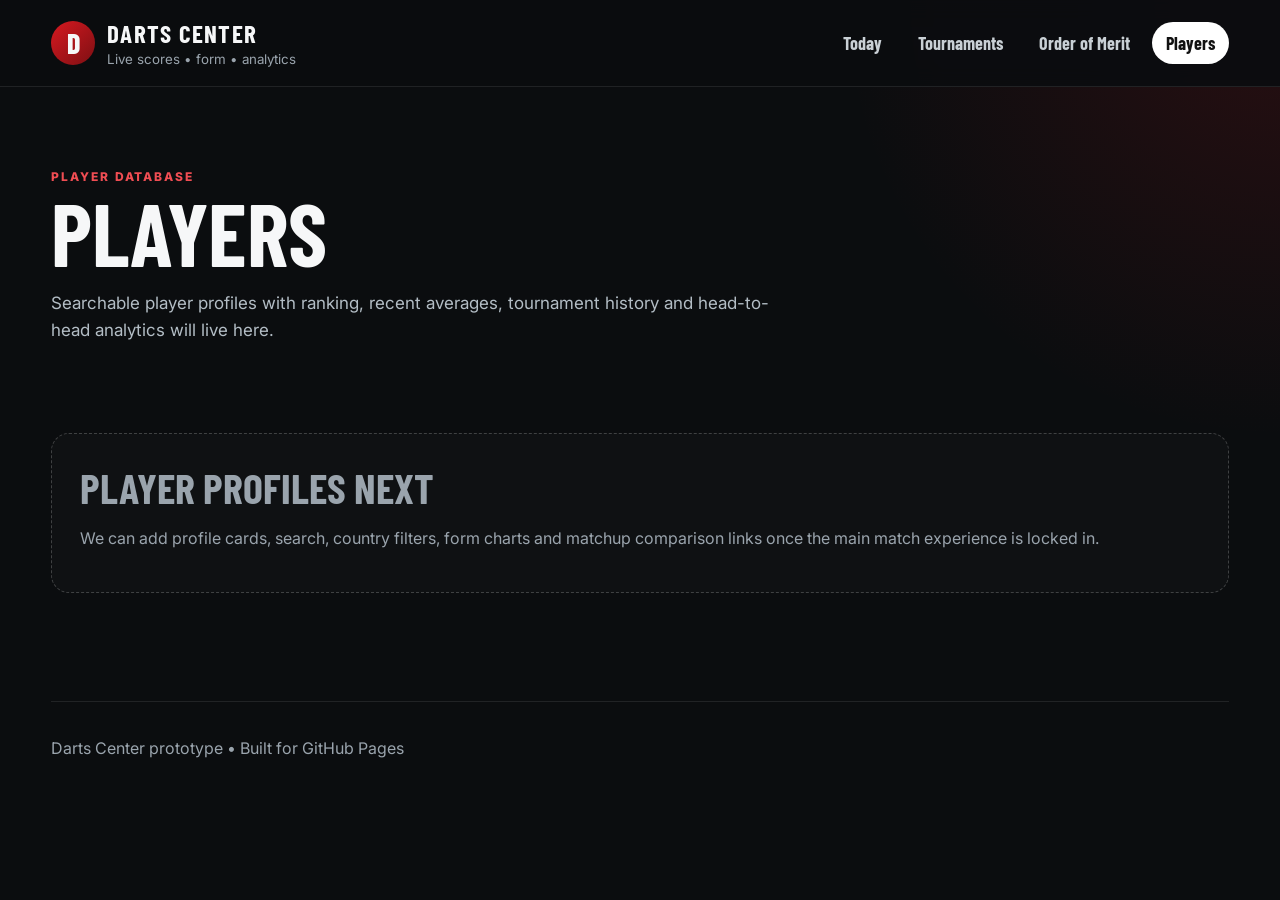
==== players.html @ 86ba210f "Add players page shell" ====
<!DOCTYPE html><html lang="en"><head><meta charset="UTF-8"><meta name="viewport" content="width=device-width,initial-scale=1"><title>Players • Darts Center</title><link rel="preconnect" href="https://fonts.googleapis.com"><link rel="preconnect" href="https://fonts.gstatic.com" crossorigin><link href="https://fonts.googleapis.com/css2?family=Barlow+Condensed:wght@500;600;700;800&family=Inter:wght@400;500;600;700&display=swap" rel="stylesheet"><link rel="stylesheet" href="css/style.css"></head><body><div class="site-shell"><header class="topbar"><a class="brand" href="index.html"><span class="brand-mark">D</span><span><strong>DARTS CENTER</strong><small>Live scores • form • analytics</small></span></a><nav class="main-nav"><a href="index.html">Today</a><a href="tournaments.html">Tournaments</a><a href="rankings.html">Order of Merit</a><a class="active" href="players.html">Players</a></nav></header><main><section class="hero"><div><p class="eyebrow">Player database</p><h1>Players</h1><p class="hero-copy">Searchable player profiles with ranking, recent averages, tournament history and head-to-head analytics will live here.</p></div></section><section class="placeholder"><div class="placeholder-card"><h2>Player profiles next</h2><p>We can add profile cards, search, country filters, form charts and matchup comparison links once the main match experience is locked in.</p></div></section></main><footer class="footer"><p>Darts Center prototype • Built for GitHub Pages</p></footer></div></body></html>
---- css/style.css ----
:root {
  --bg: #0b0d0f;
  --panel: #14181c;
  --panel-2: #1a2025;
  --text: #f6f7f8;
  --muted: #9aa4ad;
  --red: #d71920;
  --green: #34c759;
  --amber: #f5a623;
  --line: rgba(255,255,255,0.09);
}
* { box-sizing: border-box; }
body { margin:0; background: radial-gradient(circle at top right, rgba(215,25,32,.14), transparent 28%), var(--bg); color:var(--text); font-family:Inter, sans-serif; }
a { color:inherit; text-decoration:none; }
.site-shell { min-height:100vh; }
.topbar { position:sticky; top:0; z-index:10; display:flex; justify-content:space-between; gap:28px; align-items:center; padding:18px 4vw; background:rgba(11,13,15,.94); backdrop-filter:blur(10px); border-bottom:1px solid var(--line); }
.brand { display:flex; align-items:center; gap:12px; }
.brand-mark { display:grid; place-items:center; width:44px; height:44px; border-radius:50%; background:linear-gradient(135deg,var(--red),#7d0f13); font-family:'Barlow Condensed'; font-size:28px; font-weight:800; }
.brand strong { display:block; font-family:'Barlow Condensed'; font-size:25px; letter-spacing:.05em; }
.brand small { color:var(--muted); }
.main-nav { display:flex; gap:8px; flex-wrap:wrap; }
.main-nav a { padding:10px 14px; border-radius:999px; color:#c9d0d5; font-family:'Barlow Condensed'; font-weight:700; font-size:18px; }
.main-nav a:hover, .main-nav a.active { background:#fff; color:#111; }
main { width:min(1180px,92vw); margin:0 auto; padding:48px 0 64px; }
.hero { display:grid; grid-template-columns:1fr auto; gap:28px; align-items:end; padding:34px 0 28px; }
.eyebrow { margin:0 0 8px; color:#f04d53; text-transform:uppercase; letter-spacing:.16em; font-size:12px; font-weight:800; }
h1,h2,h3 { font-family:'Barlow Condensed'; margin:0; }
h1 { font-size:clamp(48px,8vw,88px); line-height:.92; text-transform:uppercase; }
h2 { font-size:42px; text-transform:uppercase; }
.hero-copy { max-width:720px; color:#b3bdc5; font-size:17px; line-height:1.6; }
.hero-panel { min-width:220px; padding:20px; border:1px solid var(--line); border-radius:20px; background:linear-gradient(145deg,#171c20,#101316); box-shadow:0 20px 60px rgba(0,0,0,.25); }
.hero-panel span, .hero-panel small { display:block; color:var(--muted); }
.hero-panel strong { display:block; margin:6px 0; font-size:22px; }
.summary-strip { display:grid; grid-template-columns:repeat(4,1fr); gap:12px; margin:18px 0 40px; }
.summary-card { padding:18px; background:var(--panel); border:1px solid var(--line); border-radius:18px; }
.summary-card span { display:block; color:var(--muted); font-size:12px; text-transform:uppercase; letter-spacing:.1em; }
.summary-card strong { display:block; margin-top:5px; font-family:'Barlow Condensed'; font-size:30px; }
.section-heading { display:flex; justify-content:space-between; align-items:end; gap:20px; margin-bottom:18px; }
.legend { display:flex; gap:16px; color:var(--muted); font-size:13px; }
.dot { display:inline-block; width:8px; height:8px; border-radius:50%; margin-right:5px; }
.dot.live{background:var(--green)} .dot.upcoming{background:var(--amber)} .dot.final{background:#7d8790}
.matches-grid { display:grid; gap:18px; }
.tournament-block { background:rgba(255,255,255,.02); border:1px solid var(--line); border-radius:22px; overflow:hidden; }
.tournament-head { display:flex; justify-content:space-between; gap:20px; padding:18px 20px; background:#101418; border-bottom:1px solid var(--line); }
.tournament-head strong { font-family:'Barlow Condensed'; font-size:24px; text-transform:uppercase; }
.tournament-head span { color:var(--muted); }
.match-card { display:grid; grid-template-columns:110px 1fr 170px; gap:18px; align-items:center; padding:18px 20px; border-top:1px solid var(--line); transition:.2s ease; cursor:pointer; }
.match-card:first-of-type { border-top:0; }
.match-card:hover { background:rgba(255,255,255,.035); transform:translateY(-1px); }
.status { font-family:'Barlow Condensed'; font-size:19px; font-weight:700; text-transform:uppercase; }
.status.live{color:var(--green)} .status.upcoming{color:var(--amber)} .status.final{color:#aab2b8}
.players { display:grid; gap:12px; }
.player-row { display:grid; grid-template-columns:40px 1fr auto; align-items:center; gap:10px; }
.avatar { width:40px; height:40px; border-radius:50%; display:grid; place-items:center; background:linear-gradient(135deg,#3b4248,#1e2327); font-weight:800; border:1px solid var(--line); }
.player-name { font-weight:700; }
.player-meta { color:var(--muted); font-size:12px; }
.score { font-family:'Barlow Condensed'; font-size:28px; font-weight:800; }
.market { text-align:right; }
.market strong { display:block; font-family:'Barlow Condensed'; font-size:27px; }
.market span { color:var(--muted); font-size:12px; }
.details { grid-column:1 / -1; display:none; margin-top:6px; padding:18px; border-radius:16px; background:var(--panel-2); }
.match-card.open .details { display:block; }
.form-grid { display:grid; grid-template-columns:repeat(2,1fr); gap:18px; }
.form-box { padding:14px; border:1px solid var(--line); border-radius:14px; }
.form-box h4 { margin:0 0 10px; }
.form-line { display:flex; gap:7px; flex-wrap:wrap; }
.pill { padding:7px 9px; border-radius:999px; background:#0f1215; border:1px solid var(--line); font-size:12px; }
.footer { width:min(1180px,92vw); margin:0 auto; padding:20px 0 40px; color:var(--muted); border-top:1px solid var(--line); }
.placeholder { padding:44px 0; }
.placeholder-card { padding:28px; border:1px dashed rgba(255,255,255,.2); border-radius:18px; color:var(--muted); background:rgba(255,255,255,.02); }
@media (max-width:780px){ .topbar{align-items:flex-start; flex-direction:column}.hero{grid-template-columns:1fr}.summary-strip{grid-template-columns:repeat(2,1fr)}.match-card{grid-template-columns:80px 1fr}.market{grid-column:2;text-align:left}.form-grid{grid-template-columns:1fr}.section-heading{align-items:flex-start;flex-direction:column}.legend{flex-wrap:wrap}}
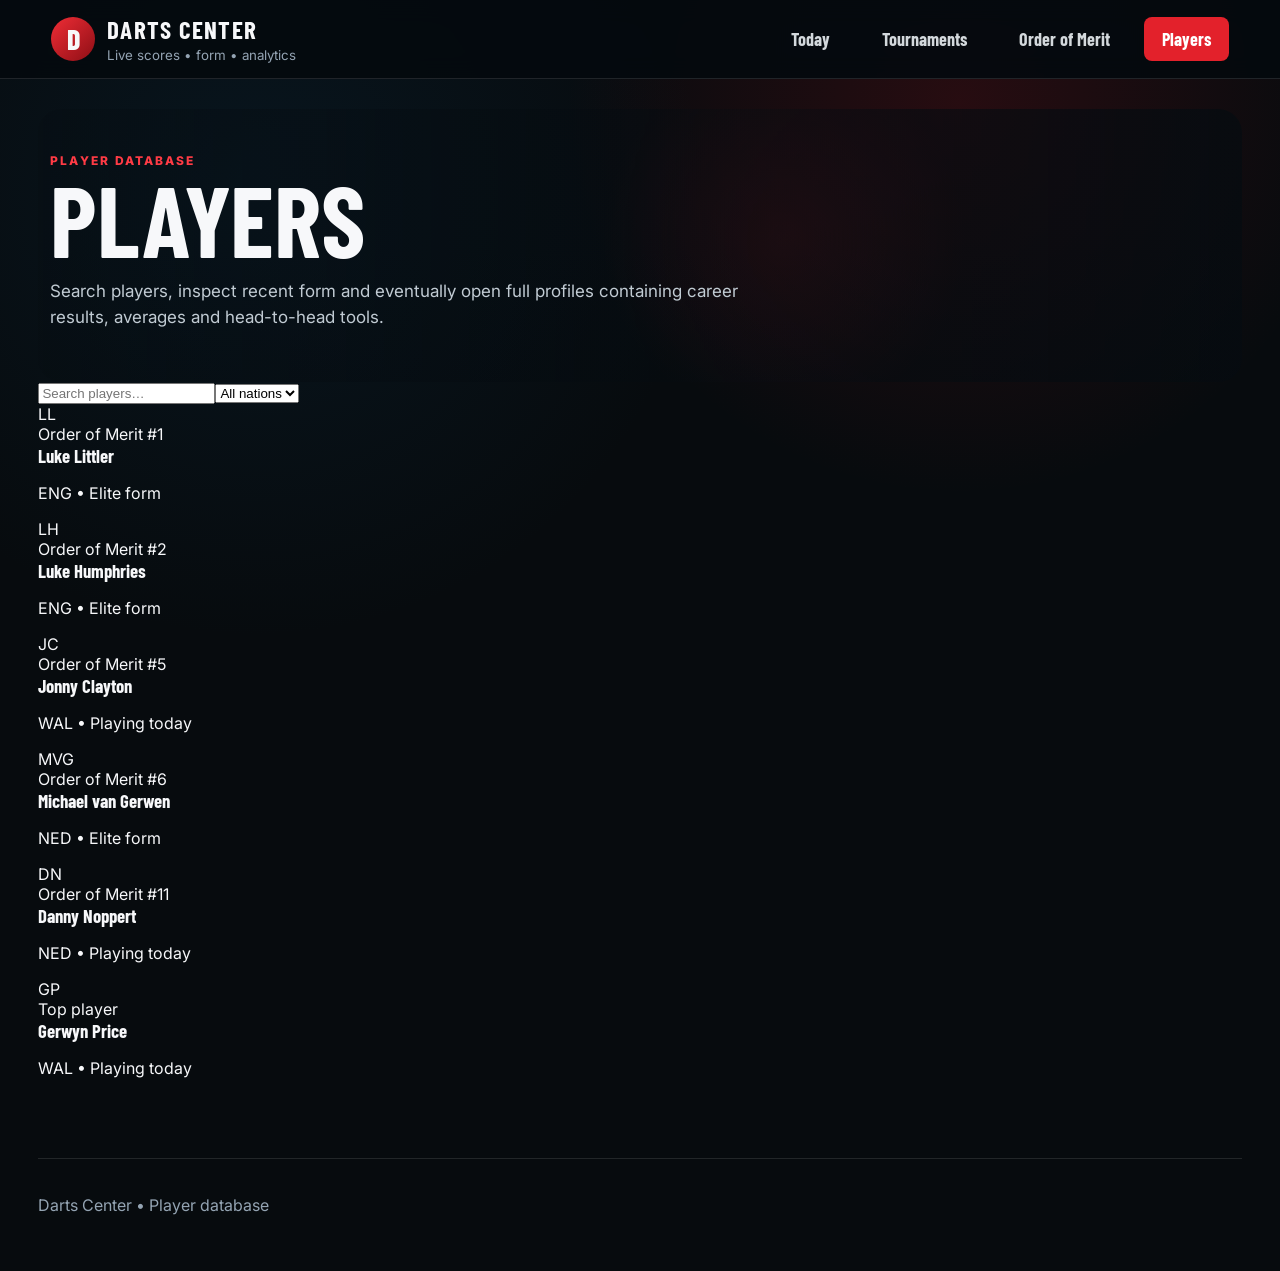
==== commit 137c756b: "Build searchable player directory" ====
--- a/players.html
+++ b/players.html
@@ -1 +1 @@
-<!DOCTYPE html><html lang="en"><head><meta charset="UTF-8"><meta name="viewport" content="width=device-width,initial-scale=1"><title>Players • Darts Center</title><link rel="preconnect" href="https://fonts.googleapis.com"><link rel="preconnect" href="https://fonts.gstatic.com" crossorigin><link href="https://fonts.googleapis.com/css2?family=Barlow+Condensed:wght@500;600;700;800&family=Inter:wght@400;500;600;700&display=swap" rel="stylesheet"><link rel="stylesheet" href="css/style.css"></head><body><div class="site-shell"><header class="topbar"><a class="brand" href="index.html"><span class="brand-mark">D</span><span><strong>DARTS CENTER</strong><small>Live scores • form • analytics</small></span></a><nav class="main-nav"><a href="index.html">Today</a><a href="tournaments.html">Tournaments</a><a href="rankings.html">Order of Merit</a><a class="active" href="players.html">Players</a></nav></header><main><section class="hero"><div><p class="eyebrow">Player database</p><h1>Players</h1><p class="hero-copy">Searchable player profiles with ranking, recent averages, tournament history and head-to-head analytics will live here.</p></div></section><section class="placeholder"><div class="placeholder-card"><h2>Player profiles next</h2><p>We can add profile cards, search, country filters, form charts and matchup comparison links once the main match experience is locked in.</p></div></section></main><footer class="footer"><p>Darts Center prototype • Built for GitHub Pages</p></footer></div></body></html>+<!DOCTYPE html><html lang="en"><head><meta charset="UTF-8"><meta name="viewport" content="width=device-width,initial-scale=1"><title>Players • Darts Center</title><link rel="preconnect" href="https://fonts.googleapis.com"><link rel="preconnect" href="https://fonts.gstatic.com" crossorigin><link href="https://fonts.googleapis.com/css2?family=Barlow+Condensed:wght@500;600;700;800&family=Inter:wght@400;500;600;700&display=swap" rel="stylesheet"><link rel="stylesheet" href="css/style.css"></head><body><div class="site-shell"><header class="topbar"><a class="brand" href="index.html"><span class="brand-mark">D</span><span><strong>DARTS CENTER</strong><small>Live scores • form • analytics</small></span></a><nav class="main-nav"><a href="index.html">Today</a><a href="tournaments.html">Tournaments</a><a href="rankings.html">Order of Merit</a><a class="active" href="players.html">Players</a></nav></header><main><section class="hero"><div><p class="eyebrow">Player database</p><h1>Players</h1><p class="hero-copy">Search players, inspect recent form and eventually open full profiles containing career results, averages and head-to-head tools.</p></div></section><section class="player-tools"><input id="playerSearch" type="search" placeholder="Search players…" aria-label="Search players"><select id="countryFilter"><option value="">All nations</option><option>ENG</option><option>WAL</option><option>NED</option></select></section><section class="player-directory" id="playerDirectory"><article class="player-profile-card" data-name="luke littler" data-country="ENG"><div class="profile-avatar">LL</div><div><span class="profile-rank">Order of Merit #1</span><h3>Luke Littler</h3><p>ENG • Elite form</p></div></article><article class="player-profile-card" data-name="luke humphries" data-country="ENG"><div class="profile-avatar">LH</div><div><span class="profile-rank">Order of Merit #2</span><h3>Luke Humphries</h3><p>ENG • Elite form</p></div></article><article class="player-profile-card" data-name="jonny clayton" data-country="WAL"><div class="profile-avatar">JC</div><div><span class="profile-rank">Order of Merit #5</span><h3>Jonny Clayton</h3><p>WAL • Playing today</p></div></article><article class="player-profile-card" data-name="michael van gerwen" data-country="NED"><div class="profile-avatar">MVG</div><div><span class="profile-rank">Order of Merit #6</span><h3>Michael van Gerwen</h3><p>NED • Elite form</p></div></article><article class="player-profile-card" data-name="danny noppert" data-country="NED"><div class="profile-avatar">DN</div><div><span class="profile-rank">Order of Merit #11</span><h3>Danny Noppert</h3><p>NED • Playing today</p></div></article><article class="player-profile-card" data-name="gerwyn price" data-country="WAL"><div class="profile-avatar">GP</div><div><span class="profile-rank">Top player</span><h3>Gerwyn Price</h3><p>WAL • Playing today</p></div></article></section></main><footer class="footer"><p>Darts Center • Player database</p></footer></div><script>const q=document.getElementById('playerSearch'),f=document.getElementById('countryFilter'),cards=[...document.querySelectorAll('.player-profile-card')];function filter(){const s=q.value.toLowerCase();cards.forEach(c=>c.style.display=(!s||c.dataset.name.includes(s))&&(!f.value||c.dataset.country===f.value)?'flex':'none')}q.addEventListener('input',filter);f.addEventListener('change',filter);</script></body></html>
--- a/css/style.css
+++ b/css/style.css
@@ -1,71 +1 @@
-:root {
-  --bg: #0b0d0f;
-  --panel: #14181c;
-  --panel-2: #1a2025;
-  --text: #f6f7f8;
-  --muted: #9aa4ad;
-  --red: #d71920;
-  --green: #34c759;
-  --amber: #f5a623;
-  --line: rgba(255,255,255,0.09);
-}
-* { box-sizing: border-box; }
-body { margin:0; background: radial-gradient(circle at top right, rgba(215,25,32,.14), transparent 28%), var(--bg); color:var(--text); font-family:Inter, sans-serif; }
-a { color:inherit; text-decoration:none; }
-.site-shell { min-height:100vh; }
-.topbar { position:sticky; top:0; z-index:10; display:flex; justify-content:space-between; gap:28px; align-items:center; padding:18px 4vw; background:rgba(11,13,15,.94); backdrop-filter:blur(10px); border-bottom:1px solid var(--line); }
-.brand { display:flex; align-items:center; gap:12px; }
-.brand-mark { display:grid; place-items:center; width:44px; height:44px; border-radius:50%; background:linear-gradient(135deg,var(--red),#7d0f13); font-family:'Barlow Condensed'; font-size:28px; font-weight:800; }
-.brand strong { display:block; font-family:'Barlow Condensed'; font-size:25px; letter-spacing:.05em; }
-.brand small { color:var(--muted); }
-.main-nav { display:flex; gap:8px; flex-wrap:wrap; }
-.main-nav a { padding:10px 14px; border-radius:999px; color:#c9d0d5; font-family:'Barlow Condensed'; font-weight:700; font-size:18px; }
-.main-nav a:hover, .main-nav a.active { background:#fff; color:#111; }
-main { width:min(1180px,92vw); margin:0 auto; padding:48px 0 64px; }
-.hero { display:grid; grid-template-columns:1fr auto; gap:28px; align-items:end; padding:34px 0 28px; }
-.eyebrow { margin:0 0 8px; color:#f04d53; text-transform:uppercase; letter-spacing:.16em; font-size:12px; font-weight:800; }
-h1,h2,h3 { font-family:'Barlow Condensed'; margin:0; }
-h1 { font-size:clamp(48px,8vw,88px); line-height:.92; text-transform:uppercase; }
-h2 { font-size:42px; text-transform:uppercase; }
-.hero-copy { max-width:720px; color:#b3bdc5; font-size:17px; line-height:1.6; }
-.hero-panel { min-width:220px; padding:20px; border:1px solid var(--line); border-radius:20px; background:linear-gradient(145deg,#171c20,#101316); box-shadow:0 20px 60px rgba(0,0,0,.25); }
-.hero-panel span, .hero-panel small { display:block; color:var(--muted); }
-.hero-panel strong { display:block; margin:6px 0; font-size:22px; }
-.summary-strip { display:grid; grid-template-columns:repeat(4,1fr); gap:12px; margin:18px 0 40px; }
-.summary-card { padding:18px; background:var(--panel); border:1px solid var(--line); border-radius:18px; }
-.summary-card span { display:block; color:var(--muted); font-size:12px; text-transform:uppercase; letter-spacing:.1em; }
-.summary-card strong { display:block; margin-top:5px; font-family:'Barlow Condensed'; font-size:30px; }
-.section-heading { display:flex; justify-content:space-between; align-items:end; gap:20px; margin-bottom:18px; }
-.legend { display:flex; gap:16px; color:var(--muted); font-size:13px; }
-.dot { display:inline-block; width:8px; height:8px; border-radius:50%; margin-right:5px; }
-.dot.live{background:var(--green)} .dot.upcoming{background:var(--amber)} .dot.final{background:#7d8790}
-.matches-grid { display:grid; gap:18px; }
-.tournament-block { background:rgba(255,255,255,.02); border:1px solid var(--line); border-radius:22px; overflow:hidden; }
-.tournament-head { display:flex; justify-content:space-between; gap:20px; padding:18px 20px; background:#101418; border-bottom:1px solid var(--line); }
-.tournament-head strong { font-family:'Barlow Condensed'; font-size:24px; text-transform:uppercase; }
-.tournament-head span { color:var(--muted); }
-.match-card { display:grid; grid-template-columns:110px 1fr 170px; gap:18px; align-items:center; padding:18px 20px; border-top:1px solid var(--line); transition:.2s ease; cursor:pointer; }
-.match-card:first-of-type { border-top:0; }
-.match-card:hover { background:rgba(255,255,255,.035); transform:translateY(-1px); }
-.status { font-family:'Barlow Condensed'; font-size:19px; font-weight:700; text-transform:uppercase; }
-.status.live{color:var(--green)} .status.upcoming{color:var(--amber)} .status.final{color:#aab2b8}
-.players { display:grid; gap:12px; }
-.player-row { display:grid; grid-template-columns:40px 1fr auto; align-items:center; gap:10px; }
-.avatar { width:40px; height:40px; border-radius:50%; display:grid; place-items:center; background:linear-gradient(135deg,#3b4248,#1e2327); font-weight:800; border:1px solid var(--line); }
-.player-name { font-weight:700; }
-.player-meta { color:var(--muted); font-size:12px; }
-.score { font-family:'Barlow Condensed'; font-size:28px; font-weight:800; }
-.market { text-align:right; }
-.market strong { display:block; font-family:'Barlow Condensed'; font-size:27px; }
-.market span { color:var(--muted); font-size:12px; }
-.details { grid-column:1 / -1; display:none; margin-top:6px; padding:18px; border-radius:16px; background:var(--panel-2); }
-.match-card.open .details { display:block; }
-.form-grid { display:grid; grid-template-columns:repeat(2,1fr); gap:18px; }
-.form-box { padding:14px; border:1px solid var(--line); border-radius:14px; }
-.form-box h4 { margin:0 0 10px; }
-.form-line { display:flex; gap:7px; flex-wrap:wrap; }
-.pill { padding:7px 9px; border-radius:999px; background:#0f1215; border:1px solid var(--line); font-size:12px; }
-.footer { width:min(1180px,92vw); margin:0 auto; padding:20px 0 40px; color:var(--muted); border-top:1px solid var(--line); }
-.placeholder { padding:44px 0; }
-.placeholder-card { padding:28px; border:1px dashed rgba(255,255,255,.2); border-radius:18px; color:var(--muted); background:rgba(255,255,255,.02); }
-@media (max-width:780px){ .topbar{align-items:flex-start; flex-direction:column}.hero{grid-template-columns:1fr}.summary-strip{grid-template-columns:repeat(2,1fr)}.match-card{grid-template-columns:80px 1fr}.market{grid-column:2;text-align:left}.form-grid{grid-template-columns:1fr}.section-heading{align-items:flex-start;flex-direction:column}.legend{flex-wrap:wrap}}
+:root{--bg:#070b0e;--panel:#101820;--panel-2:#15202a;--text:#f7f8fa;--muted:#94a4b3;--red:#e3212b;--green:#35c96f;--amber:#ffb13b;--line:rgba(255,255,255,.11)}*{box-sizing:border-box}body{margin:0;background:radial-gradient(circle at 75% 8%,rgba(185,19,30,.18),transparent 26%),radial-gradient(circle at 20% 15%,rgba(12,58,88,.22),transparent 30%),var(--bg);color:var(--text);font-family:Inter,sans-serif}a{color:inherit;text-decoration:none}.site-shell{min-height:100vh}.topbar{position:sticky;top:0;z-index:10;display:flex;justify-content:space-between;align-items:center;padding:14px 4vw;background:rgba(5,10,14,.94);backdrop-filter:blur(12px);border-bottom:1px solid var(--line)}.brand{display:flex;align-items:center;gap:12px}.brand-mark{display:grid;place-items:center;width:44px;height:44px;border-radius:50%;background:linear-gradient(135deg,#f02d36,#8d0e15);font:800 28px 'Barlow Condensed'}.brand strong{display:block;font:700 25px 'Barlow Condensed';letter-spacing:.05em}.brand small{color:var(--muted)}.main-nav{display:flex;gap:16px}.main-nav a{padding:11px 18px;border-radius:8px;color:#d3d8dc;font:700 18px 'Barlow Condensed'}.main-nav a:hover,.main-nav a.active{background:var(--red);color:white}main{width:min(1380px,94vw);margin:auto;padding:30px 0 64px}.hero{display:grid;grid-template-columns:1fr 390px;gap:34px;align-items:center;padding:44px 12px 34px;min-height:270px;position:relative}.hero:before{content:'';position:absolute;inset:0;border-radius:24px;background:linear-gradient(90deg,rgba(6,12,17,.25),rgba(6,12,17,.75)),radial-gradient(circle at 62% 48%,rgba(227,33,43,.16),transparent 24%);z-index:-1}.eyebrow{margin:0 0 8px;color:#ff3b45;text-transform:uppercase;letter-spacing:.17em;font-size:12px;font-weight:800}h1,h2,h3{font-family:'Barlow Condensed';margin:0}h1{font-size:clamp(60px,8vw,100px);line-height:.85;text-transform:uppercase}h1 em{font-style:normal;color:var(--red)}h2{font-size:45px;text-transform:uppercase}.hero-copy{max-width:720px;color:#c1cbd3;font-size:17px;line-height:1.55}.event-card{display:flex;align-items:center;gap:18px;padding:24px;border:1px solid #405365;border-radius:18px;background:linear-gradient(135deg,rgba(16,28,39,.96),rgba(8,14,20,.96));box-shadow:0 18px 50px rgba(0,0,0,.28)}.event-icon{font-size:52px;color:var(--red)}.event-card span,.event-card small{display:block;color:var(--muted);font-size:12px}.event-card strong{display:block;font:800 29px 'Barlow Condensed';letter-spacing:.04em}.event-card b{display:block;font-weight:500;color:#dce3e8;margin:3px 0 8px}.summary-strip{display:grid;grid-template-columns:repeat(4,1fr);gap:12px;margin:8px 0 40px}.summary-card{padding:20px;background:linear-gradient(135deg,#101a23,#0c1319);border:1px solid #314150;border-radius:14px}.summary-card span{display:block;color:#9fb0be;font-size:12px;text-transform:uppercase;letter-spacing:.1em}.summary-card strong{display:block;margin-top:6px;font:700 29px 'Barlow Condensed'}.section-heading{display:flex;justify-content:space-between;align-items:end;gap:20px;margin-bottom:16px}.legend{display:flex;gap:16px;color:var(--muted);font-size:13px}.dot{display:inline-block;width:9px;height:9px;border-radius:50%;margin-right:5px}.dot.live{background:var(--green)}.dot.upcoming{background:var(--amber)}.dot.final{background:#7d8790}.matches-grid{display:grid;gap:18px}.tournament-block{background:rgba(6,12,17,.8);border:1px solid #30404d;border-radius:16px;overflow:hidden}.tournament-head{display:flex;justify-content:space-between;padding:14px 20px;background:linear-gradient(90deg,#8d151b,#231013 55%,#0d1318);border-bottom:1px solid #e32932}.tournament-head strong{font:700 24px 'Barlow Condensed';text-transform:uppercase}.tournament-head span{color:#e4e8eb}.match-card{display:grid;grid-template-columns:120px 1fr 220px 28px;gap:20px;align-items:center;padding:13px 20px;border-top:1px solid #34434f;transition:.2s;cursor:pointer;position:relative;overflow:hidden}.match-card:hover{background:linear-gradient(90deg,rgba(24,48,66,.5),rgba(227,33,43,.04))}.status{font:700 20px 'Barlow Condensed';text-transform:uppercase;color:var(--amber)}.status small{display:block;margin-top:4px;font:500 11px Inter;text-transform:none}.status.live{color:var(--green)}.status.final{color:#aab2b8}.players{display:grid;grid-template-columns:1fr 42px 1fr;gap:15px;align-items:center}.player-row{display:grid;grid-template-columns:68px 1fr auto;align-items:center;gap:12px}.portrait-placeholder{width:68px;height:68px;border-radius:12px;display:grid;place-items:center;background:radial-gradient(circle at 50% 25%,#46596a,#18232d 65%);border:1px solid #536676;box-shadow:inset 0 -18px 24px rgba(0,0,0,.28)}.portrait-placeholder span{font:800 24px 'Barlow Condensed';color:#fff}.player-name{font:800 22px 'Barlow Condensed';text-transform:uppercase;line-height:1}.player-meta{color:var(--muted);font-size:11px;margin-top:5px}.flag{font-size:17px;margin-right:6px}.versus{display:grid;place-items:center;height:38px;border:1px solid #364b5d;border-radius:7px;color:#d9e1e7;font:700 17px 'Barlow Condensed';background:#111d26}.score{font:800 28px 'Barlow Condensed'}.market{text-align:right}.market-label{display:block!important;color:#e53942!important;font-weight:800!important;font-size:10px!important;letter-spacing:.12em}.market strong{display:block;font:800 28px 'Barlow Condensed';margin:2px 0}.market span{color:var(--muted);font-size:11px}.open-arrow{font-size:36px;color:var(--red)}.details{grid-column:1/-1;display:none;margin:10px 0;padding:20px;border-radius:15px;background:linear-gradient(145deg,#14212b,#0d141a);border:1px solid var(--line)}.match-card.open .details{display:block;animation:reveal .2s ease}@keyframes reveal{from{opacity:0;transform:translateY(-5px)}to{opacity:1;transform:none}}.trend-panel{margin-bottom:18px}.trend-head{display:flex;justify-content:space-between;align-items:end;margin-bottom:10px}.trend-kicker{color:#ef4b52;font-size:10px;letter-spacing:.16em;font-weight:800}.trend-head h3{font-size:27px;text-transform:uppercase}.trend-note{color:var(--muted);font-size:11px}.chart-wrap{height:260px;border-radius:14px;background:#091015;border:1px solid var(--line);padding:4px}.chart-wrap canvas{width:100%;height:260px}.chart-legend{display:flex;gap:20px;margin-top:10px;color:#bac2c8;font-size:12px}.series-dot{display:inline-block;width:9px;height:9px;border-radius:50%;margin-right:6px}.series-one{background:#ef3e46}.series-two{background:#f2c14e}.form-grid{display:grid;grid-template-columns:repeat(2,1fr);gap:18px}.form-box{padding:14px;border:1px solid var(--line);border-radius:14px}.form-box h4{margin:0 0 10px}.form-line{display:flex;gap:7px;flex-wrap:wrap}.pill{padding:7px 9px;border-radius:999px;background:#091015;border:1px solid var(--line);font-size:12px}.footer{width:min(1380px,94vw);margin:auto;padding:20px 0 40px;color:var(--muted);border-top:1px solid var(--line)}.placeholder{padding:44px 0}.placeholder-card{padding:28px;border:1px dashed rgba(255,255,255,.2);border-radius:18px;color:var(--muted)}@media(max-width:900px){.hero{grid-template-columns:1fr}.summary-strip{grid-template-columns:repeat(2,1fr)}.match-card{grid-template-columns:90px 1fr}.market,.open-arrow{grid-column:2;text-align:left}.players{grid-template-columns:1fr}.versus{width:42px}.form-grid{grid-template-columns:1fr}}@media(max-width:650px){.topbar{align-items:flex-start;flex-direction:column}.main-nav{gap:4px;flex-wrap:wrap}.hero{padding-top:25px}.section-heading{align-items:flex-start;flex-direction:column}.summary-strip{grid-template-columns:1fr 1fr}.player-row{grid-template-columns:52px 1fr}.portrait-placeholder{width:52px;height:52px}.match-card{grid-template-columns:1fr}.status,.market,.open-arrow{grid-column:1}.legend{flex-wrap:wrap}}
